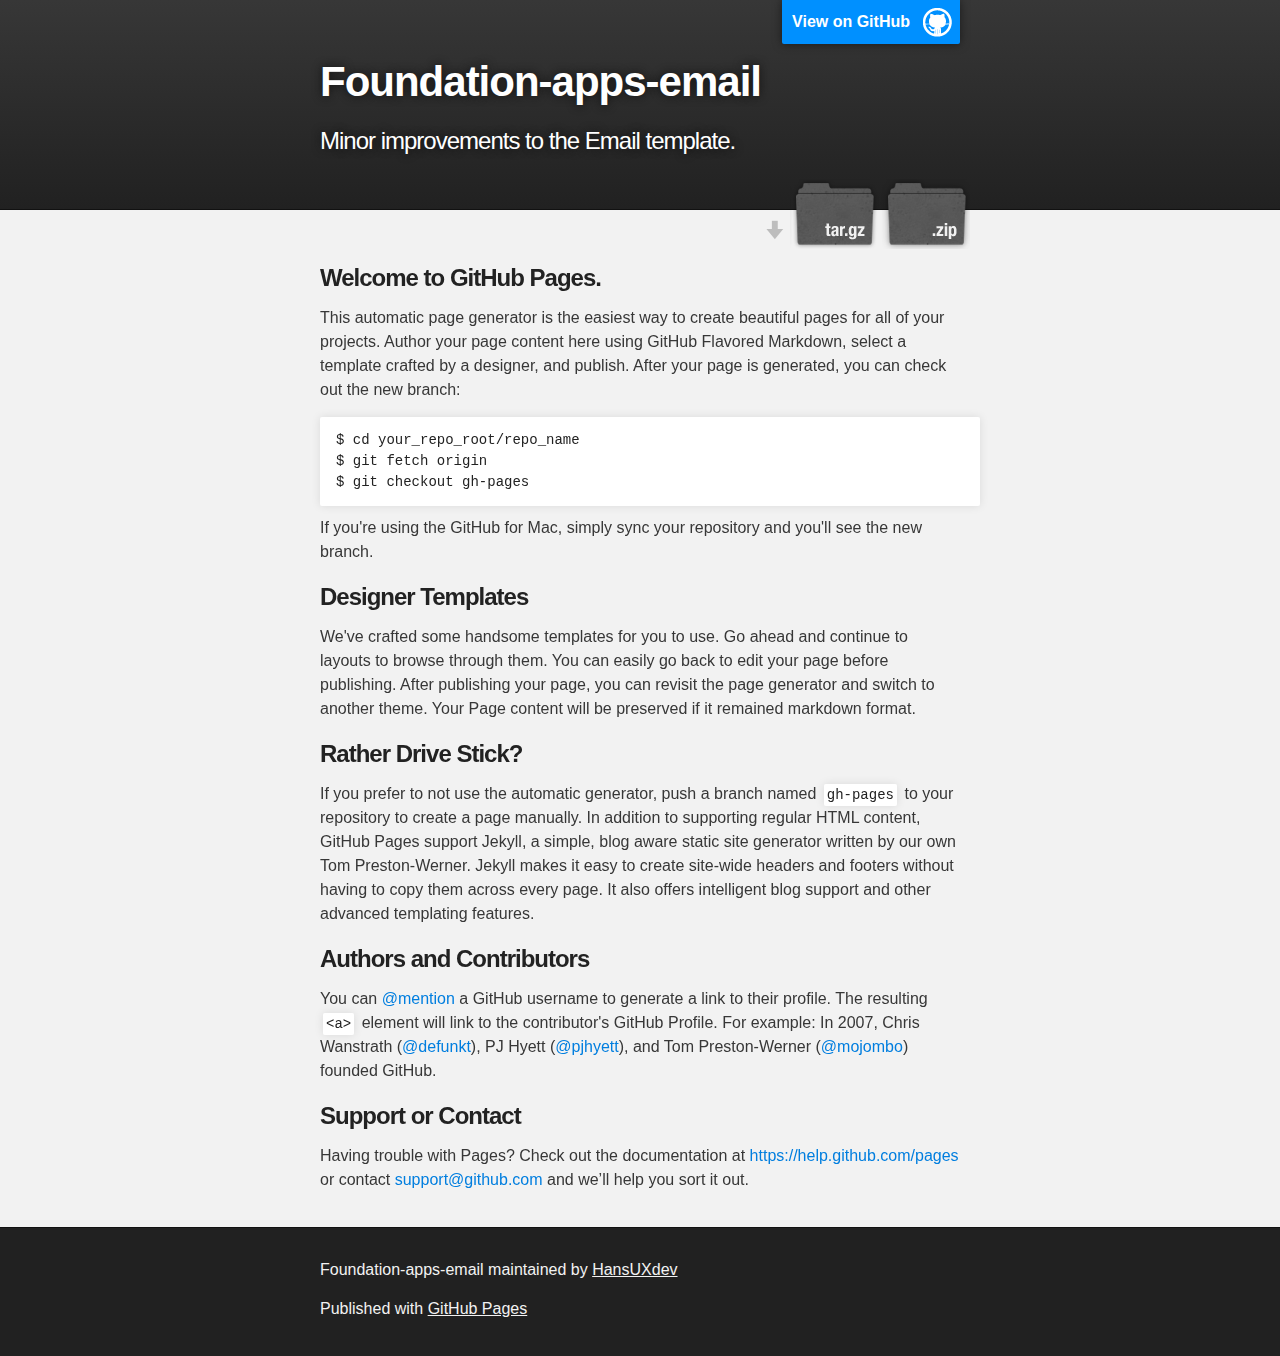
==== index.html @ 3ed1cd44 "Create gh-pages branch via GitHub" ====
<!DOCTYPE html>
<html>

  <head>
    <meta charset='utf-8'>
    <meta http-equiv="X-UA-Compatible" content="chrome=1">
    <meta name="description" content="Foundation-apps-email : Minor improvements to the Email template.">

    <link rel="stylesheet" type="text/css" media="screen" href="stylesheets/stylesheet.css">

    <title>Foundation-apps-email</title>
  </head>

  <body>

    <!-- HEADER -->
    <div id="header_wrap" class="outer">
        <header class="inner">
          <a id="forkme_banner" href="https://github.com/HansUXdev/Foundation-Apps-Email">View on GitHub</a>

          <h1 id="project_title">Foundation-apps-email</h1>
          <h2 id="project_tagline">Minor improvements to the Email template.</h2>

            <section id="downloads">
              <a class="zip_download_link" href="https://github.com/HansUXdev/Foundation-Apps-Email/zipball/master">Download this project as a .zip file</a>
              <a class="tar_download_link" href="https://github.com/HansUXdev/Foundation-Apps-Email/tarball/master">Download this project as a tar.gz file</a>
            </section>
        </header>
    </div>

    <!-- MAIN CONTENT -->
    <div id="main_content_wrap" class="outer">
      <section id="main_content" class="inner">
        <h3>
<a id="welcome-to-github-pages" class="anchor" href="#welcome-to-github-pages" aria-hidden="true"><span class="octicon octicon-link"></span></a>Welcome to GitHub Pages.</h3>

<p>This automatic page generator is the easiest way to create beautiful pages for all of your projects. Author your page content here using GitHub Flavored Markdown, select a template crafted by a designer, and publish. After your page is generated, you can check out the new branch:</p>

<pre><code>$ cd your_repo_root/repo_name
$ git fetch origin
$ git checkout gh-pages
</code></pre>

<p>If you're using the GitHub for Mac, simply sync your repository and you'll see the new branch.</p>

<h3>
<a id="designer-templates" class="anchor" href="#designer-templates" aria-hidden="true"><span class="octicon octicon-link"></span></a>Designer Templates</h3>

<p>We've crafted some handsome templates for you to use. Go ahead and continue to layouts to browse through them. You can easily go back to edit your page before publishing. After publishing your page, you can revisit the page generator and switch to another theme. Your Page content will be preserved if it remained markdown format.</p>

<h3>
<a id="rather-drive-stick" class="anchor" href="#rather-drive-stick" aria-hidden="true"><span class="octicon octicon-link"></span></a>Rather Drive Stick?</h3>

<p>If you prefer to not use the automatic generator, push a branch named <code>gh-pages</code> to your repository to create a page manually. In addition to supporting regular HTML content, GitHub Pages support Jekyll, a simple, blog aware static site generator written by our own Tom Preston-Werner. Jekyll makes it easy to create site-wide headers and footers without having to copy them across every page. It also offers intelligent blog support and other advanced templating features.</p>

<h3>
<a id="authors-and-contributors" class="anchor" href="#authors-and-contributors" aria-hidden="true"><span class="octicon octicon-link"></span></a>Authors and Contributors</h3>

<p>You can <a href="https://github.com/blog/821" class="user-mention">@mention</a> a GitHub username to generate a link to their profile. The resulting <code>&lt;a&gt;</code> element will link to the contributor's GitHub Profile. For example: In 2007, Chris Wanstrath (<a href="https://github.com/defunkt" class="user-mention">@defunkt</a>), PJ Hyett (<a href="https://github.com/pjhyett" class="user-mention">@pjhyett</a>), and Tom Preston-Werner (<a href="https://github.com/mojombo" class="user-mention">@mojombo</a>) founded GitHub.</p>

<h3>
<a id="support-or-contact" class="anchor" href="#support-or-contact" aria-hidden="true"><span class="octicon octicon-link"></span></a>Support or Contact</h3>

<p>Having trouble with Pages? Check out the documentation at <a href="https://help.github.com/pages">https://help.github.com/pages</a> or contact <a href="mailto:support@github.com">support@github.com</a> and we’ll help you sort it out.</p>
      </section>
    </div>

    <!-- FOOTER  -->
    <div id="footer_wrap" class="outer">
      <footer class="inner">
        <p class="copyright">Foundation-apps-email maintained by <a href="https://github.com/HansUXdev">HansUXdev</a></p>
        <p>Published with <a href="http://pages.github.com">GitHub Pages</a></p>
      </footer>
    </div>

    

  </body>
</html>
---- stylesheets/stylesheet.css ----
/*******************************************************************************
Slate Theme for GitHub Pages
by Jason Costello, @jsncostello
*******************************************************************************/

@import url(pygment_trac.css);

/*******************************************************************************
MeyerWeb Reset
*******************************************************************************/

html, body, div, span, applet, object, iframe,
h1, h2, h3, h4, h5, h6, p, blockquote, pre,
a, abbr, acronym, address, big, cite, code,
del, dfn, em, img, ins, kbd, q, s, samp,
small, strike, strong, sub, sup, tt, var,
b, u, i, center,
dl, dt, dd, ol, ul, li,
fieldset, form, label, legend,
table, caption, tbody, tfoot, thead, tr, th, td,
article, aside, canvas, details, embed,
figure, figcaption, footer, header, hgroup,
menu, nav, output, ruby, section, summary,
time, mark, audio, video {
  margin: 0;
  padding: 0;
  border: 0;
  font: inherit;
  vertical-align: baseline;
}

/* HTML5 display-role reset for older browsers */
article, aside, details, figcaption, figure,
footer, header, hgroup, menu, nav, section {
  display: block;
}

ol, ul {
  list-style: none;
}

table {
  border-collapse: collapse;
  border-spacing: 0;
}

/*******************************************************************************
Theme Styles
*******************************************************************************/

body {
  box-sizing: border-box;
  color:#373737;
  background: #212121;
  font-size: 16px;
  font-family: 'Myriad Pro', Calibri, Helvetica, Arial, sans-serif;
  line-height: 1.5;
  -webkit-font-smoothing: antialiased;
}

h1, h2, h3, h4, h5, h6 {
  margin: 10px 0;
  font-weight: 700;
  color:#222222;
  font-family: 'Lucida Grande', 'Calibri', Helvetica, Arial, sans-serif;
  letter-spacing: -1px;
}

h1 {
  font-size: 36px;
  font-weight: 700;
}

h2 {
  padding-bottom: 10px;
  font-size: 32px;
  background: url('../images/bg_hr.png') repeat-x bottom;
}

h3 {
  font-size: 24px;
}

h4 {
  font-size: 21px;
}

h5 {
  font-size: 18px;
}

h6 {
  font-size: 16px;
}

p {
  margin: 10px 0 15px 0;
}

footer p {
  color: #f2f2f2;
}

a {
  text-decoration: none;
  color: #007edf;
  text-shadow: none;

  transition: color 0.5s ease;
  transition: text-shadow 0.5s ease;
  -webkit-transition: color 0.5s ease;
  -webkit-transition: text-shadow 0.5s ease;
  -moz-transition: color 0.5s ease;
  -moz-transition: text-shadow 0.5s ease;
  -o-transition: color 0.5s ease;
  -o-transition: text-shadow 0.5s ease;
  -ms-transition: color 0.5s ease;
  -ms-transition: text-shadow 0.5s ease;
}

a:hover, a:focus {text-decoration: underline;}

footer a {
  color: #F2F2F2;
  text-decoration: underline;
}

em {
  font-style: italic;
}

strong {
  font-weight: bold;
}

img {
  position: relative;
  margin: 0 auto;
  max-width: 739px;
  padding: 5px;
  margin: 10px 0 10px 0;
  border: 1px solid #ebebeb;

  box-shadow: 0 0 5px #ebebeb;
  -webkit-box-shadow: 0 0 5px #ebebeb;
  -moz-box-shadow: 0 0 5px #ebebeb;
  -o-box-shadow: 0 0 5px #ebebeb;
  -ms-box-shadow: 0 0 5px #ebebeb;
}

p img {
  display: inline;
  margin: 0;
  padding: 0;
  vertical-align: middle;
  text-align: center;
  border: none;
}

pre, code {
  width: 100%;
  color: #222;
  background-color: #fff;

  font-family: Monaco, "Bitstream Vera Sans Mono", "Lucida Console", Terminal, monospace;
  font-size: 14px;

  border-radius: 2px;
  -moz-border-radius: 2px;
  -webkit-border-radius: 2px;
}

pre {
  width: 100%;
  padding: 10px;
  box-shadow: 0 0 10px rgba(0,0,0,.1);
  overflow: auto;
}

code {
  padding: 3px;
  margin: 0 3px;
  box-shadow: 0 0 10px rgba(0,0,0,.1);
}

pre code {
  display: block;
  box-shadow: none;
}

blockquote {
  color: #666;
  margin-bottom: 20px;
  padding: 0 0 0 20px;
  border-left: 3px solid #bbb;
}


ul, ol, dl {
  margin-bottom: 15px
}

ul {
  list-style-position: inside;
  list-style: disc;
  padding-left: 20px;
}

ol {
  list-style-position: inside;
  list-style: decimal;
  padding-left: 20px;
}

dl dt {
  font-weight: bold;
}

dl dd {
  padding-left: 20px;
  font-style: italic;
}

dl p {
  padding-left: 20px;
  font-style: italic;
}

hr {
  height: 1px;
  margin-bottom: 5px;
  border: none;
  background: url('../images/bg_hr.png') repeat-x center;
}

table {
  border: 1px solid #373737;
  margin-bottom: 20px;
  text-align: left;
 }

th {
  font-family: 'Lucida Grande', 'Helvetica Neue', Helvetica, Arial, sans-serif;
  padding: 10px;
  background: #373737;
  color: #fff;
 }

td {
  padding: 10px;
  border: 1px solid #373737;
 }

form {
  background: #f2f2f2;
  padding: 20px;
}

/*******************************************************************************
Full-Width Styles
*******************************************************************************/

.outer {
  width: 100%;
}

.inner {
  position: relative;
  max-width: 640px;
  padding: 20px 10px;
  margin: 0 auto;
}

#forkme_banner {
  display: block;
  position: absolute;
  top:0;
  right: 10px;
  z-index: 10;
  padding: 10px 50px 10px 10px;
  color: #fff;
  background: url('../images/blacktocat.png') #0090ff no-repeat 95% 50%;
  font-weight: 700;
  box-shadow: 0 0 10px rgba(0,0,0,.5);
  border-bottom-left-radius: 2px;
  border-bottom-right-radius: 2px;
}

#header_wrap {
  background: #212121;
  background: -moz-linear-gradient(top, #373737, #212121);
  background: -webkit-linear-gradient(top, #373737, #212121);
  background: -ms-linear-gradient(top, #373737, #212121);
  background: -o-linear-gradient(top, #373737, #212121);
  background: linear-gradient(top, #373737, #212121);
}

#header_wrap .inner {
  padding: 50px 10px 30px 10px;
}

#project_title {
  margin: 0;
  color: #fff;
  font-size: 42px;
  font-weight: 700;
  text-shadow: #111 0px 0px 10px;
}

#project_tagline {
  color: #fff;
  font-size: 24px;
  font-weight: 300;
  background: none;
  text-shadow: #111 0px 0px 10px;
}

#downloads {
  position: absolute;
  width: 210px;
  z-index: 10;
  bottom: -40px;
  right: 0;
  height: 70px;
  background: url('../images/icon_download.png') no-repeat 0% 90%;
}

.zip_download_link {
  display: block;
  float: right;
  width: 90px;
  height:70px;
  text-indent: -5000px;
  overflow: hidden;
  background: url(../images/sprite_download.png) no-repeat bottom left;
}

.tar_download_link {
  display: block;
  float: right;
  width: 90px;
  height:70px;
  text-indent: -5000px;
  overflow: hidden;
  background: url(../images/sprite_download.png) no-repeat bottom right;
  margin-left: 10px;
}

.zip_download_link:hover {
  background: url(../images/sprite_download.png) no-repeat top left;
}

.tar_download_link:hover {
  background: url(../images/sprite_download.png) no-repeat top right;
}

#main_content_wrap {
  background: #f2f2f2;
  border-top: 1px solid #111;
  border-bottom: 1px solid #111;
}

#main_content {
  padding-top: 40px;
}

#footer_wrap {
  background: #212121;
}



/*******************************************************************************
Small Device Styles
*******************************************************************************/

@media screen and (max-width: 480px) {
  body {
    font-size:14px;
  }

  #downloads {
    display: none;
  }

  .inner {
    min-width: 320px;
    max-width: 480px;
  }

  #project_title {
  font-size: 32px;
  }

  h1 {
    font-size: 28px;
  }

  h2 {
    font-size: 24px;
  }

  h3 {
    font-size: 21px;
  }

  h4 {
    font-size: 18px;
  }

  h5 {
    font-size: 14px;
  }

  h6 {
    font-size: 12px;
  }

  code, pre {
    min-width: 320px;
    max-width: 480px;
    font-size: 11px;
  }

}
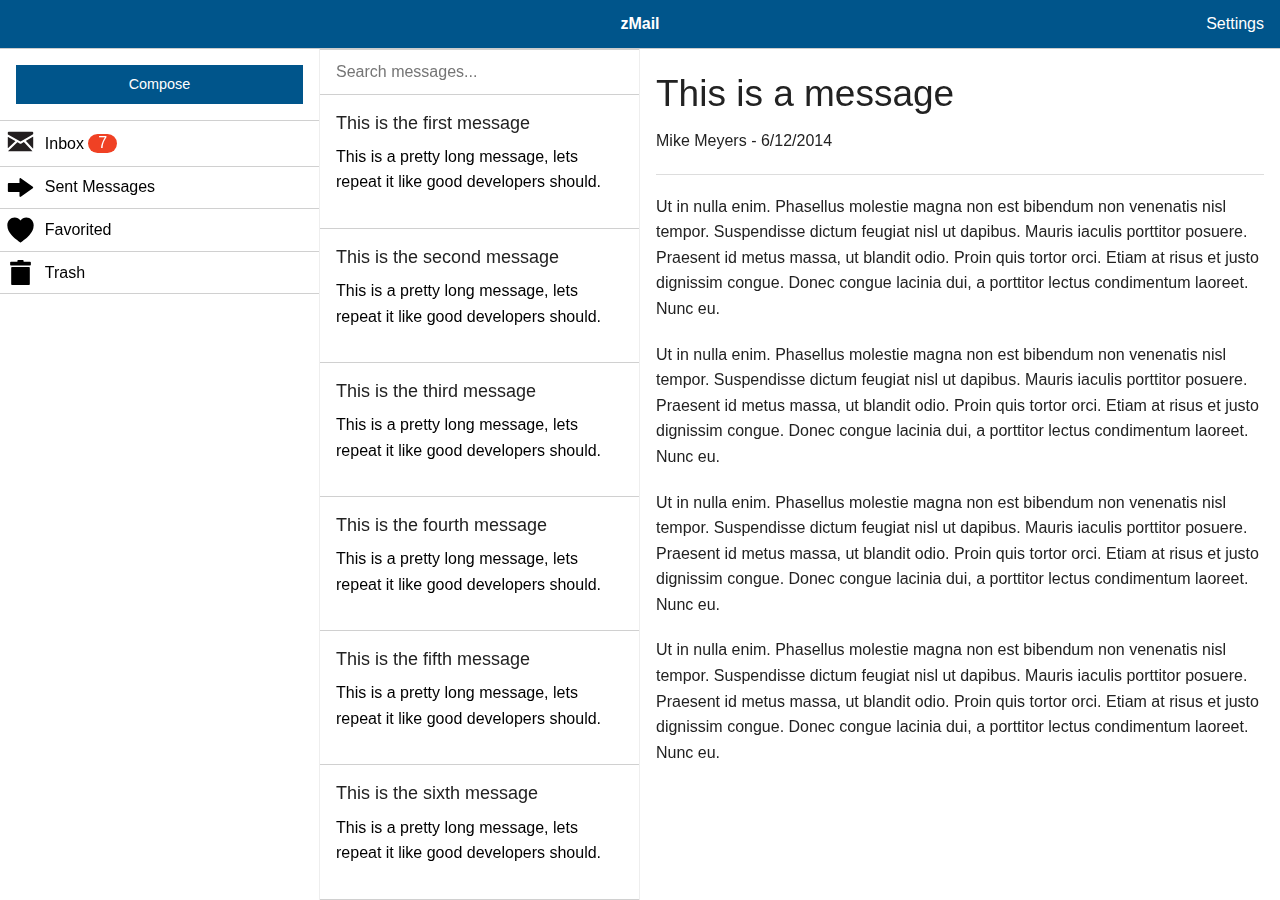
==== commit d6a9c1ef: "update" ====
--- a/index.html
+++ b/index.html
@@ -1,79 +1,35 @@
-<!DOCTYPE html>
-<html>
-
+<!doctype html>
+<html lang="en" ng-app="application">
   <head>
-    <meta charset='utf-8'>
-    <meta http-equiv="X-UA-Compatible" content="chrome=1">
-    <meta name="description" content="Foundation-apps-email : Minor improvements to the Email template.">
-
-    <link rel="stylesheet" type="text/css" media="screen" href="stylesheets/stylesheet.css">
-
-    <title>Foundation-apps-email</title>
+    <meta charset="utf-8" />
+    <meta name="viewport" content="width=device-width, initial-scale=1.0" />
+    <title>Foundation Angular</title>
+    <link href="stylesheets/app.css" rel="stylesheet" type="text/css">
+    <link href="stylesheets/zurb/foundation-icons.css" rel="stylesheet" type="text/css">
+    <script src="javascripts/app.js"></script>
+    <script src="javascripts/routes.js"></script>
+    <script src="javascripts/angular.js"></script>
+    <!-- iconic icons requires this, however... 
+      you CANNOT reference it through bower-components (like the documentation says...) 
+      because the server loads resources with a root of "build/" 
+      which makes it outside the path (duh!)...
+    -->
+    <!-- // <script src="/js/vendor/iconic.min.js"></script> -->
   </head>
 
   <body>
 
-    <!-- HEADER -->
-    <div id="header_wrap" class="outer">
-        <header class="inner">
-          <a id="forkme_banner" href="https://github.com/HansUXdev/Foundation-Apps-Email">View on GitHub</a>
+    <div class="grid-frame vertical">
+      <div class="primary title-bar">
+        <div class="center title"><a ui-sref="home">zMail</a></div>
+        <span class="right"><a ui-sref="settings">Settings</a></span>
+      </div>
 
-          <h1 id="project_title">Foundation-apps-email</h1>
-          <h2 id="project_tagline">Minor improvements to the Email template.</h2>
+      <div ui-view class="grid-block">
 
-            <section id="downloads">
-              <a class="zip_download_link" href="https://github.com/HansUXdev/Foundation-Apps-Email/zipball/master">Download this project as a .zip file</a>
-              <a class="tar_download_link" href="https://github.com/HansUXdev/Foundation-Apps-Email/tarball/master">Download this project as a tar.gz file</a>
-            </section>
-        </header>
+      </div>
+
     </div>
-
-    <!-- MAIN CONTENT -->
-    <div id="main_content_wrap" class="outer">
-      <section id="main_content" class="inner">
-        <h3>
-<a id="welcome-to-github-pages" class="anchor" href="#welcome-to-github-pages" aria-hidden="true"><span class="octicon octicon-link"></span></a>Welcome to GitHub Pages.</h3>
-
-<p>This automatic page generator is the easiest way to create beautiful pages for all of your projects. Author your page content here using GitHub Flavored Markdown, select a template crafted by a designer, and publish. After your page is generated, you can check out the new branch:</p>
-
-<pre><code>$ cd your_repo_root/repo_name
-$ git fetch origin
-$ git checkout gh-pages
-</code></pre>
-
-<p>If you're using the GitHub for Mac, simply sync your repository and you'll see the new branch.</p>
-
-<h3>
-<a id="designer-templates" class="anchor" href="#designer-templates" aria-hidden="true"><span class="octicon octicon-link"></span></a>Designer Templates</h3>
-
-<p>We've crafted some handsome templates for you to use. Go ahead and continue to layouts to browse through them. You can easily go back to edit your page before publishing. After publishing your page, you can revisit the page generator and switch to another theme. Your Page content will be preserved if it remained markdown format.</p>
-
-<h3>
-<a id="rather-drive-stick" class="anchor" href="#rather-drive-stick" aria-hidden="true"><span class="octicon octicon-link"></span></a>Rather Drive Stick?</h3>
-
-<p>If you prefer to not use the automatic generator, push a branch named <code>gh-pages</code> to your repository to create a page manually. In addition to supporting regular HTML content, GitHub Pages support Jekyll, a simple, blog aware static site generator written by our own Tom Preston-Werner. Jekyll makes it easy to create site-wide headers and footers without having to copy them across every page. It also offers intelligent blog support and other advanced templating features.</p>
-
-<h3>
-<a id="authors-and-contributors" class="anchor" href="#authors-and-contributors" aria-hidden="true"><span class="octicon octicon-link"></span></a>Authors and Contributors</h3>
-
-<p>You can <a href="https://github.com/blog/821" class="user-mention">@mention</a> a GitHub username to generate a link to their profile. The resulting <code>&lt;a&gt;</code> element will link to the contributor's GitHub Profile. For example: In 2007, Chris Wanstrath (<a href="https://github.com/defunkt" class="user-mention">@defunkt</a>), PJ Hyett (<a href="https://github.com/pjhyett" class="user-mention">@pjhyett</a>), and Tom Preston-Werner (<a href="https://github.com/mojombo" class="user-mention">@mojombo</a>) founded GitHub.</p>
-
-<h3>
-<a id="support-or-contact" class="anchor" href="#support-or-contact" aria-hidden="true"><span class="octicon octicon-link"></span></a>Support or Contact</h3>
-
-<p>Having trouble with Pages? Check out the documentation at <a href="https://help.github.com/pages">https://help.github.com/pages</a> or contact <a href="mailto:support@github.com">support@github.com</a> and we’ll help you sort it out.</p>
-      </section>
-    </div>
-
-    <!-- FOOTER  -->
-    <div id="footer_wrap" class="outer">
-      <footer class="inner">
-        <p class="copyright">Foundation-apps-email maintained by <a href="https://github.com/HansUXdev">HansUXdev</a></p>
-        <p>Published with <a href="http://pages.github.com">GitHub Pages</a></p>
-      </footer>
-    </div>
-
-    
 
   </body>
 </html>
